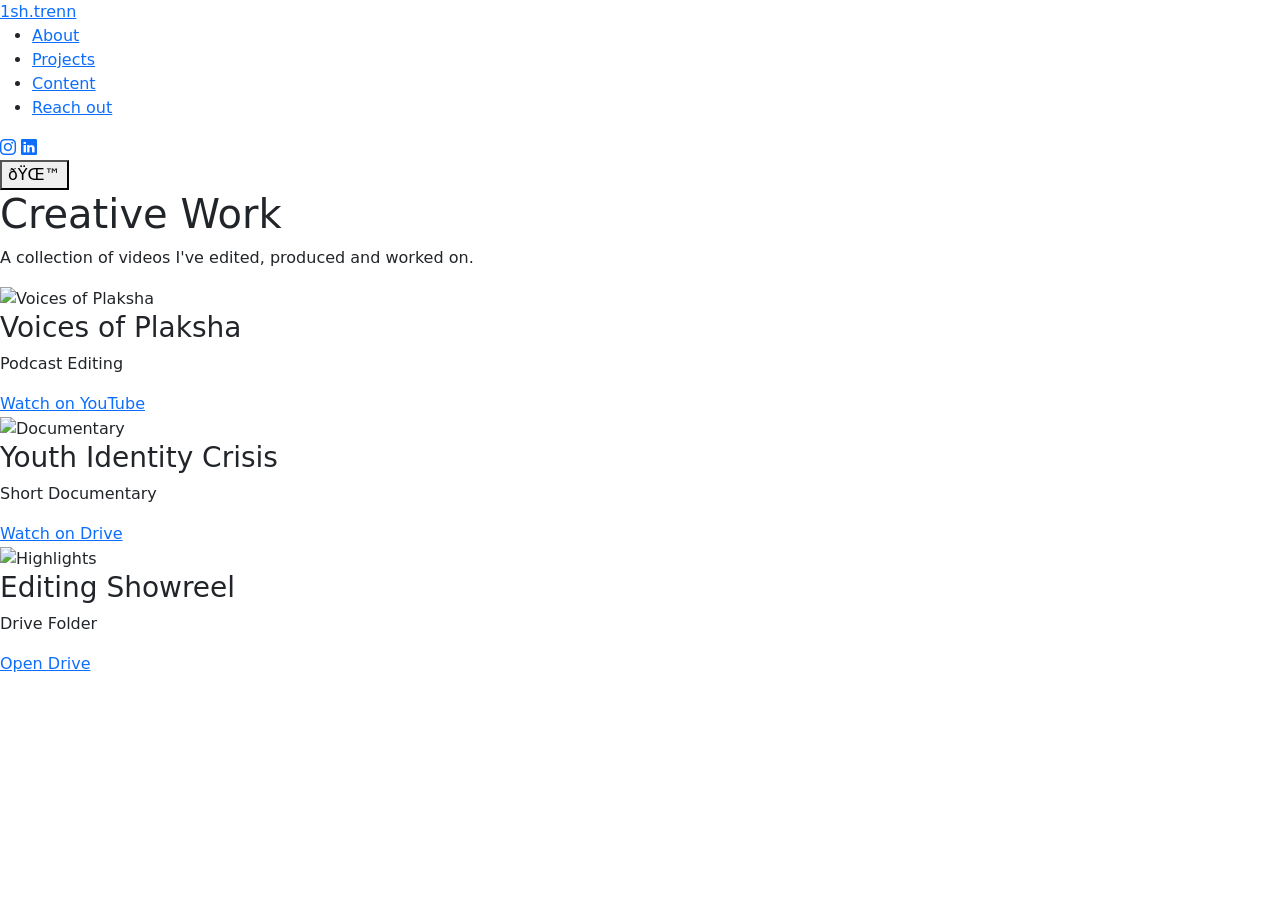
==== content.html @ be7981f5 "Initisl commit" ====
<!DOCTYPE html>

<html lang="en">

<head>
    <link href="https://cdn.jsdelivr.net/npm/bootstrap@5.3.8/dist/css/bootstrap.min.css" rel="stylesheet"
        integrity="sha384-sRIl4kxILFvY47J16cr9ZwB07vP4J8+LH7qKQnuqkuIAvNWLzeN8tE5YBujZqJLB" crossorigin="anonymous">
    <script src="https://cdn.jsdelivr.net/npm/bootstrap@5.3.8/dist/js/bootstrap.bundle.min.js"
        integrity="sha384-FKyoEForCGlyvwx9Hj09JcYn3nv7wiPVlz7YYwJrWVcXK/BmnVDxM+D2scQbITxI"
        crossorigin="anonymous"></script>
    <link href="styles.css" rel="stylesheet">
    <link rel="stylesheet" href="https://cdn.jsdelivr.net/npm/bootstrap-icons@1.11.3/font/bootstrap-icons.min.css">
    <title>Vansh Bhardwaj</title>
</head>

<body>
    <header>

        <nav>

            <div class="logo">
                <a href="index.html">1sh.trenn</a>
            </div>

            <ul class="nav-links">

                <li><a href="about.html">About</a></li>

                <li><a href="projects.html">Projects</a></li>

                <li><a href="content.html">Content</a></li>

                <li><a href="contact.html">Reach out</a></li>

            </ul>

            <div class="socials">

                <a href="https://www.instagram.com/1sh.trenn/"><i class="bi bi-instagram"></i></a>

                <a href="https://www.linkedin.com/in/vansh-bhardwaj9627/"><i class="bi bi-linkedin"></i></a>

                <!-- <a href="#"><i class="bi bi-twitter-x"></i></a> -->

            </div>
            <button id="themeToggle" class="theme-btn">🌙</button>
        </nav>

    </header>

    <main>

        <section class="content-header">

            <h1>Creative Work</h1>

            <p>
                A collection of videos I've edited,
                produced and worked on.
            </p>

        </section>

        <section class="video-grid">

            <!-- Card 1 -->

            <div class="video-card">

                <img src="images/voices.jpg" alt="Voices of Plaksha">

                <h3>Voices of Plaksha</h3>

                <p>Podcast Editing</p>

                <a href="https://youtu.be/gzAr2DMC6Ww?si=rjrLSPSXt83sbinC" target="_blank">
                    Watch on YouTube
                </a>

            </div>

            <!-- Card 2 -->

            <div class="video-card">

                <img src="images/documentary.jpg" alt="Documentary">

                <h3>Youth Identity Crisis</h3>

                <p>Short Documentary</p>

                <a href="https://drive.google.com/file/d/1cZ_NapkZqyRxFYo7R8xnN7uHcusn9OGA/view?usp=drive_link"
                    target="_blank">
                    Watch on Drive
                </a>

            </div>

            <!-- Card 3 -->

            <div class="video-card">

                <img src="images/highlights.jpg" alt="Highlights">

                <h3>Editing Showreel</h3>

                <p>Drive Folder</p>

                <a href="https://drive.google.com/drive/folders/1rTVSFt5QbS2qXmYjmdNgpD0897rv__9X?usp=drive_link"
                    target="_blank">
                    Open Drive
                </a>

            </div>

        </section>

    </main>

    <script src="script.js"></script>
</body>

</html>
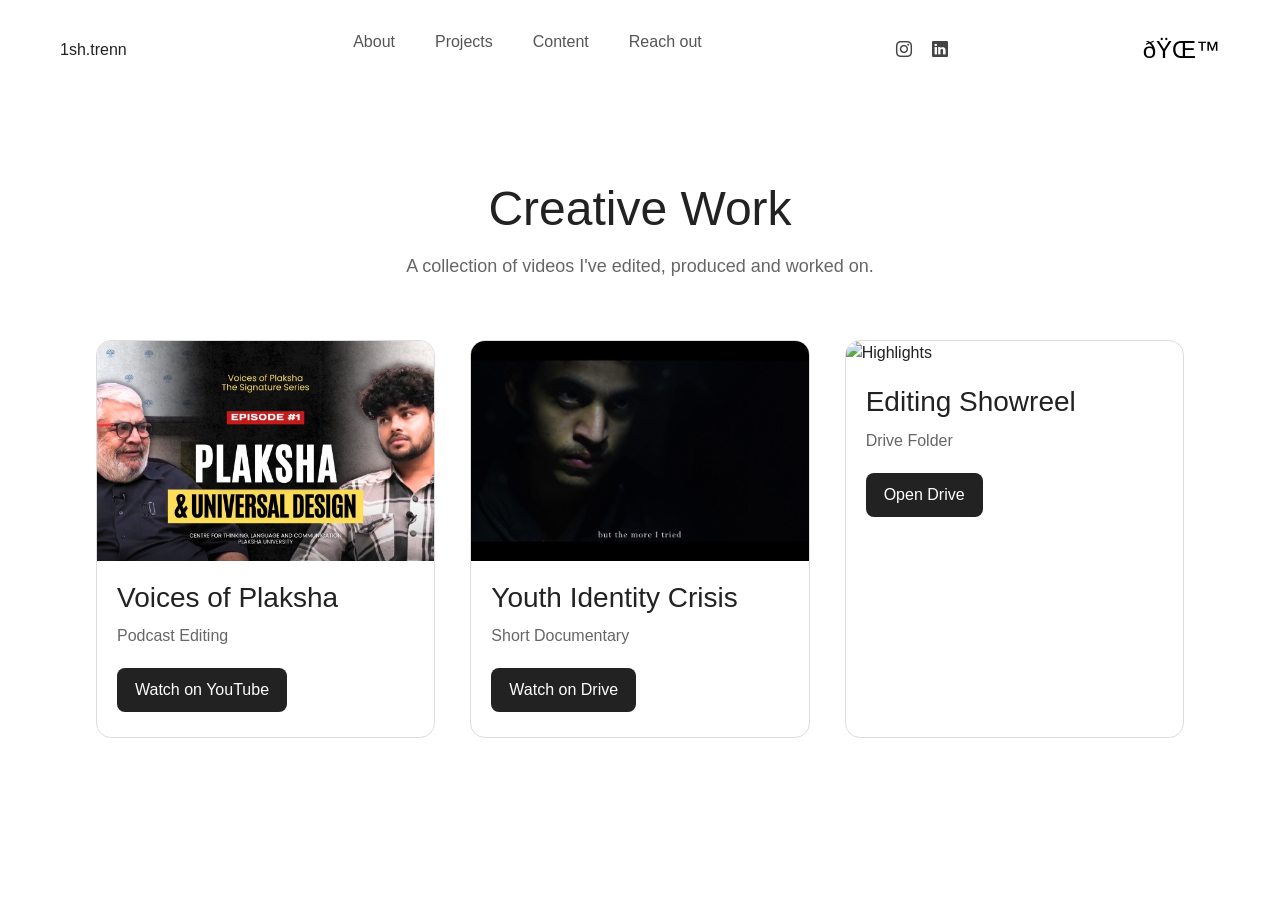
==== commit 2f64d720: "Replace documentary image with PNG version" ====
--- a/content.html
+++ b/content.html
@@ -83,7 +83,7 @@
 
             <div class="video-card">
 
-                <img src="images/documentary.jpg" alt="Documentary">
+                <img src="images/Documentary.png" alt="Documentary">
 
                 <h3>Youth Identity Crisis</h3>
 
@@ -120,4 +120,4 @@
     <script src="script.js"></script>
 </body>
 
-</html>+</html>
--- a/styles.css
+++ b/styles.css
@@ -0,0 +1,562 @@
+* {
+    margin: 0;
+    padding: 0;
+    box-sizing: border-box;
+}
+
+body {
+
+    font-family: Poppins, sans-serif;
+
+    background: white;
+
+    color: #222;
+
+
+}
+
+nav {
+
+    display: flex;
+
+    justify-content: space-between;
+
+    align-items: center;
+
+    padding: 30px 60px;
+
+}
+
+.nav-links {
+
+    display: flex;
+
+    list-style: none;
+
+    gap: 40px;
+
+}
+
+.nav-links a {
+
+    text-decoration: none;
+
+    color: #555;
+
+}
+
+.nav-links a:hover {
+
+    color: black;
+
+}
+
+.socials {
+
+    display: flex;
+
+    gap: 20px;
+
+}
+
+.socials a {
+
+    text-decoration: none;
+
+    color: #444;
+
+}
+
+.hero {
+
+    height: 80vh;
+
+    display: flex;
+
+    flex-direction: column;
+
+    justify-content: center;
+
+    align-items: center;
+
+    text-align: center;
+
+}
+
+.hero h1 {
+
+    font-size: 72px;
+
+    margin-bottom: 20px;
+
+}
+
+.hero p {
+
+    font-size: 15px;
+    font-style: italic;
+    font-weight: 100;
+
+    line-height: 1.8;
+
+}
+
+.about {
+
+    width: 85%;
+
+    margin: 80px auto;
+
+    display: flex;
+
+    align-items: center;
+
+    justify-content: space-between;
+
+    gap: 60px;
+
+}
+
+.about-image img {
+
+    width: 280px;
+
+    border-radius: 16px;
+
+}
+
+.about-content {
+
+    flex: 1;
+
+}
+
+.about-content h1 {
+
+    font-size: 48px;
+
+    margin-bottom: 25px;
+
+}
+
+.about-content p {
+
+    font-size: 18px;
+
+    line-height: 1.8;
+
+    margin-bottom: 18px;
+
+    color: #555;
+
+}
+
+.logo a {
+    text-decoration: none;
+    color: inherit;
+    transition: opacity 0.3s ease;
+}
+
+.logo a:hover {
+    opacity: 0.7;
+}
+
+.contact {
+
+    text-align: center;
+
+    width: 70%;
+
+    margin: 100px auto;
+
+}
+
+.email-btn {
+
+    display: inline-block;
+
+    margin-top: 30px;
+
+    padding: 15px 35px;
+
+    border-radius: 50px;
+
+    background: black;
+
+    color: white;
+
+    text-decoration: none;
+
+}
+
+.email-btn:hover {
+
+    background: #333;
+
+}
+
+.contact-card {
+    width: 300px;
+    padding: 25px;
+    border: 1px solid #ddd;
+    border-radius: 12px;
+    text-align: center;
+
+    transition:
+        transform 0.6s cubic-bezier(0.22, 1, 0.36, 1),
+        box-shadow 0.6s cubic-bezier(0.22, 1, 0.36, 1);
+}
+
+.contact-card:hover {
+    transform: translateY(-8px) scale(1.02);
+    box-shadow: 0 12px 30px rgba(0, 0, 0, 0.12);
+}
+
+.contact-info {
+
+    display: flex;
+
+    justify-content: center;
+
+    gap: 30px;
+
+    margin-top: 60px;
+
+    flex-wrap: wrap;
+}
+
+.contact-card i {
+    font-size: 2rem;
+    margin-bottom: 15px;
+}
+
+
+.content-header {
+
+    text-align: center;
+
+    margin: 80px auto 60px;
+
+}
+
+.content-header h1 {
+
+    font-size: 48px;
+
+    margin-bottom: 15px;
+
+}
+
+.content-header p {
+
+    color: #666;
+
+    font-size: 18px;
+
+}
+
+.video-grid {
+
+    width: 85%;
+
+    margin: auto;
+
+    display: grid;
+
+    grid-template-columns: repeat(auto-fit, minmax(320px, 1fr));
+
+    gap: 35px;
+
+}
+
+.video-card {
+
+    border-radius: 15px;
+
+    overflow: hidden;
+
+    border: 1px solid #ddd;
+
+    transition: 0.35s;
+
+    background: white;
+
+}
+
+.video-card img {
+
+    width: 100%;
+
+    height: 220px;
+
+    object-fit: cover;
+
+}
+
+.video-card h3 {
+
+    margin: 20px 20px 10px;
+
+}
+
+.video-card p {
+
+    margin: 0 20px 20px;
+
+    color: #666;
+
+}
+
+.video-card a {
+
+    display: inline-block;
+
+    margin: 0 20px 25px;
+
+    padding: 10px 18px;
+
+    text-decoration: none;
+
+    background: #222;
+
+    color: white;
+
+    border-radius: 8px;
+
+    transition: 0.3s;
+
+}
+
+.video-card:hover {
+
+    transform: translateY(-8px);
+
+    box-shadow: 0 15px 35px rgba(0, 0, 0, .08);
+
+}
+
+.video-card a:hover {
+
+    background: #444;
+
+}
+
+.projects-page {
+    width: 70%;
+    margin: 120px auto;
+    text-align: center;
+}
+
+.projects-page h1 {
+    font-size: 48px;
+    margin-bottom: 20px;
+}
+
+.projects-page p {
+    font-size: 18px;
+    line-height: 1.8;
+    color: #666;
+    margin-bottom: 40px;
+}
+
+.archive-button {
+    display: inline-block;
+    padding: 15px 35px;
+    background: #222;
+    color: white;
+    text-decoration: none;
+    border-radius: 10px;
+
+    transition:
+        transform 0.35s ease,
+        background-color 0.35s ease,
+        box-shadow 0.35s ease;
+}
+
+.archive-button:hover {
+    background: #444;
+    transform: translateY(-5px);
+    box-shadow: 0 12px 30px rgba(0, 0, 0, 0.12);
+}
+
+.contact-form {
+
+    width: 70%;
+
+    margin: 80px auto;
+
+}
+
+.contact-form h2 {
+
+    text-align: center;
+
+    margin-bottom: 35px;
+
+    font-size: 36px;
+
+}
+
+.contact-form form {
+
+    display: flex;
+
+    flex-direction: column;
+
+    gap: 18px;
+
+}
+
+.contact-form label {
+
+    font-weight: 500;
+
+}
+
+.contact-form input,
+.contact-form textarea {
+
+    padding: 15px;
+
+    border: 1px solid #ddd;
+
+    border-radius: 10px;
+
+    font-size: 16px;
+
+    font-family: inherit;
+
+    outline: none;
+
+    transition: border-color .3s ease;
+
+}
+
+.contact-form button {
+
+    width: fit-content;
+
+    padding: 15px 35px;
+
+    border: none;
+
+    border-radius: 10px;
+
+    background: #222;
+
+    color: white;
+
+    cursor: pointer;
+
+    transition:
+        transform .35s ease,
+        background-color .35s ease;
+
+}
+
+.contact-form button:hover {
+
+    background: #444;
+
+    transform: translateY(-3px);
+
+}
+
+.email-box {
+
+    text-align: center;
+
+    margin-top: 40px;
+
+}
+
+.email-box p {
+
+    font-size: 18px;
+
+    margin: 15px 0;
+
+}
+
+.email-box button {
+
+    padding: 12px 28px;
+
+    border: none;
+
+    border-radius: 8px;
+
+    background: #222;
+
+    color: white;
+
+    cursor: pointer;
+
+    transition:
+        background-color .35s ease,
+        transform .35s ease,
+        box-shadow .35s ease;
+
+}
+
+.email-box button:hover {
+
+    background: #444;
+
+    transform: translateY(-3px);
+
+    box-shadow: 0 10px 25px rgba(0, 0, 0, .12);
+
+}
+
+.theme-btn {
+
+    background: none;
+
+    border: none;
+
+    font-size: 24px;
+
+    cursor: pointer;
+
+    transition: transform .3s ease;
+
+}
+
+.theme-btn:hover {
+
+    transform: rotate(20deg);
+
+}
+
+.dark-mode {
+
+    background: #121212;
+
+    color: white;
+
+}
+
+.dark-mode .contact-card,
+.dark-mode .video-card {
+
+    background: #1f1f1f;
+
+    color: white;
+
+    border-color: #444;
+
+}
+
+.dark-mode p {
+
+    color: #d0d0d0;
+
+}
+
+.dark-mode .archive-button,
+.dark-mode .email-btn {
+
+    background: #444;
+
+}
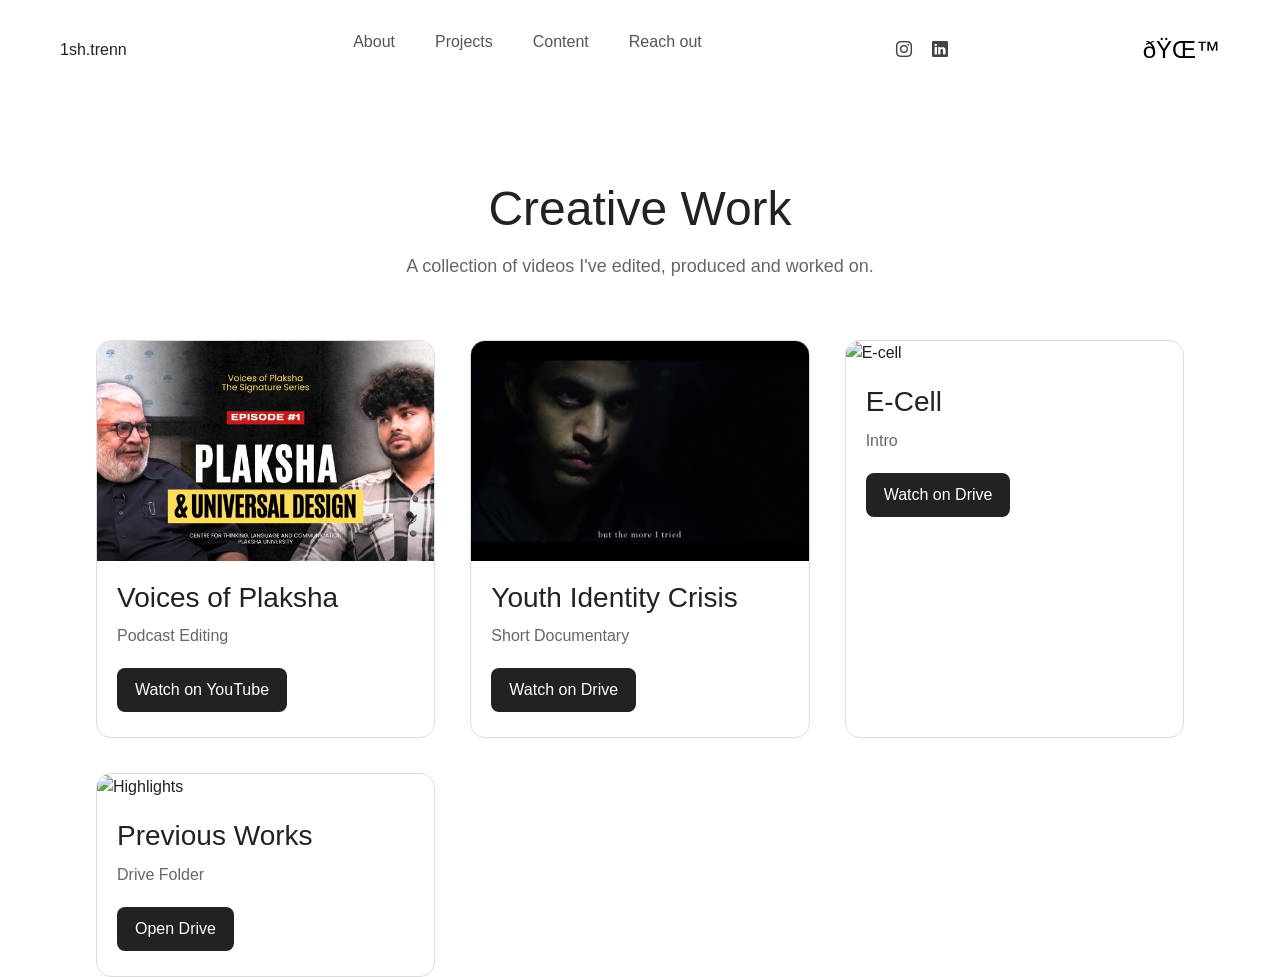
==== commit c526f82a: "Add E-Cell video card and update Previous Works card" ====
--- a/content.html
+++ b/content.html
@@ -98,11 +98,28 @@
 
             <!-- Card 3 -->
 
+             <div class="video-card">
+
+                <img src="images/ecell.png" alt="E-cell">
+
+                <h3>E-Cell</h3>
+
+                <p>Intro</p>
+
+                <a href="https://drive.google.com/file/d/1cH8xtQ3zmMDfgI6yftUUsG06b-nD3ZK4/view?usp=drive_link"
+                    target="_blank">
+                    Watch on Drive
+                </a>
+
+            </div>
+
+             <!-- Card 4 -->
+            
             <div class="video-card">
 
-                <img src="images/highlights.jpg" alt="Highlights">
+                <img src="images/hfolder.jpg" alt="Highlights">
 
-                <h3>Editing Showreel</h3>
+                <h3>Previous Works</h3>
 
                 <p>Drive Folder</p>
 
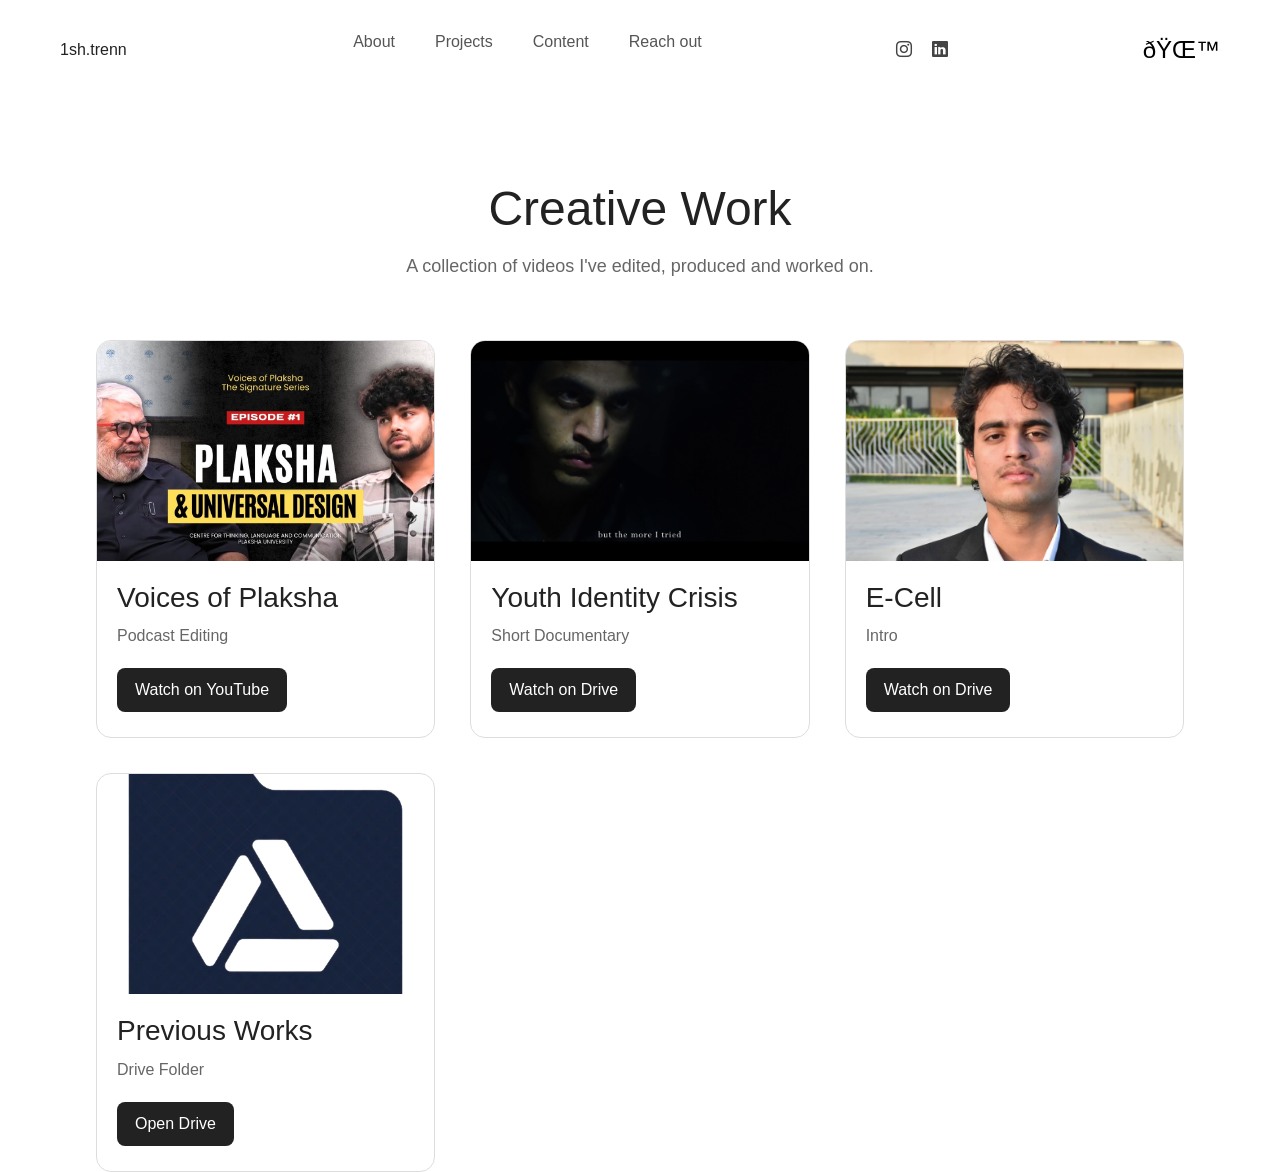
==== commit 53e8f2e8: "Update image source for video card" ====
--- a/content.html
+++ b/content.html
@@ -117,7 +117,7 @@
             
             <div class="video-card">
 
-                <img src="images/hfolder.jpg" alt="Highlights">
+                <img src="images/hfolder.png" alt="Highlights">
 
                 <h3>Previous Works</h3>
 
